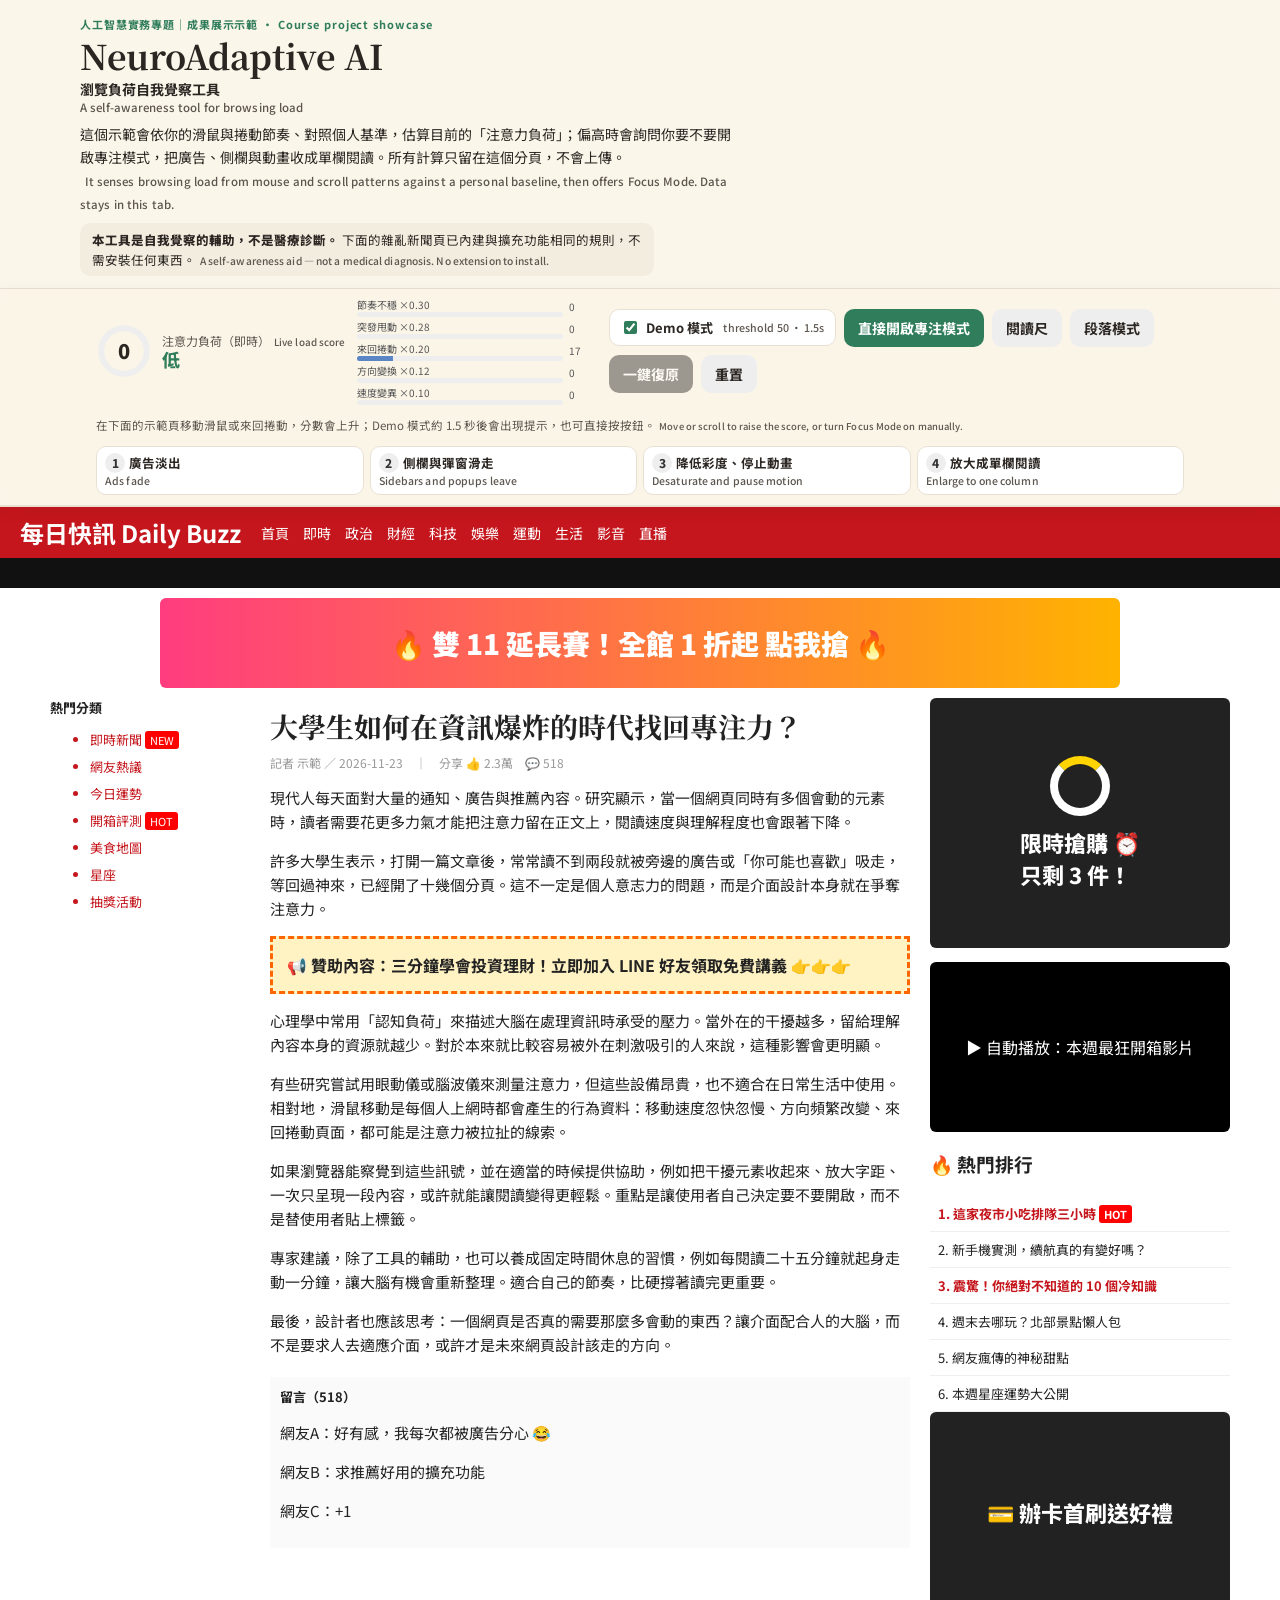
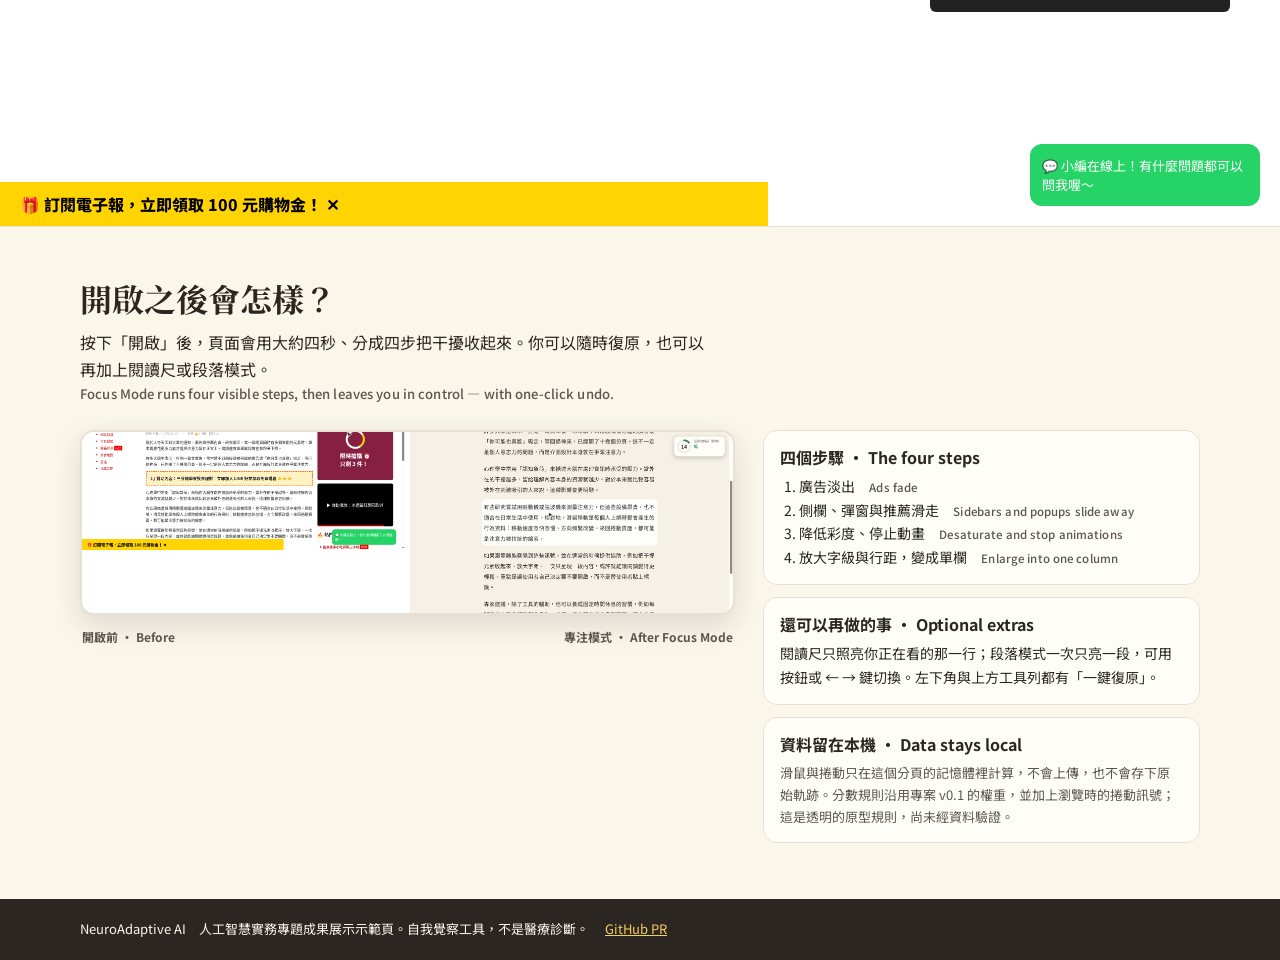
==== chrome-extension-demo/showcase-site/index.html @ 14bd7040 "Add standalone showcase page with inlined Focus Mode Public demo page so a teacher can try sensing a" ====
<!DOCTYPE html>
<html lang="zh-Hant">
<head>
<meta charset="utf-8">
<meta name="viewport" content="width=device-width, initial-scale=1">
<meta name="na-exclude" content="false">
<title>NeuroAdaptive AI 示範頁｜專注模式 Focus Mode</title>
<meta name="description" content="不用安裝擴充功能。依滑鼠與捲動節奏估算瀏覽負荷，並示範專注模式如何把雜亂網頁變成單欄閱讀。自我覺察工具，不是醫療診斷。資料只留在這個分頁。">
<link rel="preconnect" href="https://fonts.googleapis.com">
<link rel="preconnect" href="https://fonts.gstatic.com" crossorigin>
<link href="https://fonts.googleapis.com/css2?family=Noto+Sans+TC:wght@400;500;700;900&family=Noto+Serif+TC:wght@700&display=swap" rel="stylesheet">
<style>
:root{
  --paper:#e9dcc3; --cream:#fbf6ea; --card:#fffdf7; --ink:#2b2622;
  --muted:#5c564f; --line:#e8e1d3; --red:#d9532b; --orange:#f0a33a;
  --green:#2f7d5b; --blue:#5b86c5; --teal:#6fb3a8;
}
*{box-sizing:border-box}
html,body{margin:0;background:var(--paper);color:var(--ink);
  font-family:"Noto Sans TC","Noto Sans CJK TC","PingFang TC","Microsoft JhengHei",sans-serif;}
body{min-width:0}
.en{display:block;font-size:.82em;font-weight:500;color:var(--muted);letter-spacing:.01em}
h1,h2,.serif{font-family:"Noto Serif TC","Noto Serif CJK TC",serif}

/* ---------- page chrome ---------- */
.hero,.bar,.explainer,footer.site{position:relative}
.hero{background:var(--cream);border-bottom:1px solid var(--line);padding:16px 20px 12px}
.hero-inner,.bar-inner,.explainer-inner,footer.site .inner{max-width:1120px;margin:0 auto}
.eyebrow{font-size:11px;font-weight:700;letter-spacing:.08em;color:var(--green);text-transform:none;margin:0 0 4px}
.hero h1{margin:0 0 2px;font-size:clamp(24px,3.4vw,34px);line-height:1.2}
.tagline{margin:0 0 8px;font-size:14px;font-weight:700}
.intro{margin:0 0 8px;font-size:14px;line-height:1.65;color:var(--ink);max-width:82ch}
.intro .en{display:inline;margin-left:.4em}
.disclaimer{margin:0;padding:7px 12px;background:#f3ede0;border-radius:10px;font-size:12.5px;line-height:1.55;max-width:82ch}
.disclaimer .en{display:inline;margin-left:.35em}
.disclaimer b{font-weight:800}

.bar{position:sticky;top:0;z-index:80;background:rgba(251,246,234,.96);backdrop-filter:blur(8px);
  border-bottom:2px solid var(--line);box-shadow:0 4px 16px rgba(43,38,34,.06)}
.bar-inner{padding:8px 16px 10px;display:flex;gap:12px;align-items:center;flex-wrap:wrap}
.meter{display:flex;align-items:center;gap:10px;min-width:200px}
.ring{width:56px;height:56px;position:relative;flex:none}
.ring svg{transform:rotate(-90deg);width:56px;height:56px}
.ring .num{position:absolute;inset:0;display:flex;align-items:center;justify-content:center;font-weight:900;font-size:20px}
.meter-copy .lbl{font-size:12px;color:var(--muted)}
.meter-copy .lvl{font-size:18px;font-weight:800;line-height:1.2}
.comps{display:flex;flex-direction:column;gap:2px;min-width:160px;flex:1;max-width:240px;font-size:10px;color:#555}
.comps .row{display:grid;grid-template-columns:1fr 28px;gap:6px;align-items:center}
.comps .track{height:5px;background:#eee;border-radius:3px;overflow:hidden}
.comps .track i{display:block;height:100%;background:var(--blue);width:0;transition:width .3s}
.actions{display:flex;flex-wrap:wrap;gap:8px;align-items:center;flex:2}
.btn{border:0;border-radius:10px;padding:9px 14px;font-size:14px;font-weight:700;cursor:pointer;
  font-family:inherit;background:#eee;color:var(--ink)}
.btn:hover{filter:brightness(.97)}
.btn.pri{background:var(--green);color:#fff}
.btn.warn{background:var(--ink);color:#fff}
.btn.on{background:var(--teal);color:#fff}
.btn:disabled{opacity:.45;cursor:not-allowed}
.toggle{display:flex;align-items:center;gap:6px;font-size:13px;font-weight:700;background:#fff;border:1px solid var(--line);
  border-radius:10px;padding:8px 10px;cursor:pointer;user-select:none}
.toggle input{accent-color:var(--green)}
.hint{flex-basis:100%;margin:0;font-size:11.5px;color:var(--muted);line-height:1.45}
.hint .en{display:inline;margin-left:.35em}

.steps{flex-basis:100%;display:grid;grid-template-columns:repeat(4,1fr);gap:6px}
.step{background:#fff;border:1px solid var(--line);border-radius:10px;padding:6px 8px;
  transition:border-color .3s, background .3s, transform .3s}
.step b{display:block;font-size:12.5px}
.step .en{font-size:10.5px}
.step.active{border-color:var(--green);background:#eef6f1;transform:translateY(-1px);box-shadow:0 4px 10px rgba(47,125,91,.12)}
.step.done{border-color:#cfe0d6;background:#f4faf6}
.step .n{display:inline-block;width:20px;height:20px;border-radius:50%;background:#eee;color:#333;font-size:12px;
  font-weight:800;text-align:center;line-height:20px;margin-right:4px}
.step.active .n,.step.done .n{background:var(--green);color:#fff}

/* ---------- demo news page ---------- */
#demo-frame{background:#fff;color:#222;font-family:"Noto Sans TC","Noto Sans CJK TC","PingFang TC","Microsoft JhengHei",sans-serif;
  min-height:80vh;position:relative;overflow:hidden}
#demo-frame .topbar{background:#c4161c;color:#fff;display:flex;align-items:center;gap:20px;padding:8px 20px;position:relative;z-index:50}
#demo-frame .topbar b{font-size:24px}
#demo-frame .topbar nav a{color:#fff;margin-right:14px;text-decoration:none;font-size:14px}
#demo-frame .ticker{background:#111;color:#ffd400;white-space:nowrap;overflow:hidden;font-size:14px;padding:5px 0}
#demo-frame .ticker span{display:inline-block;padding-left:100%;animation:tick 14s linear infinite}
@keyframes tick{to{transform:translateX(-100%)}}
#demo-frame .ad-top{margin:10px auto;width:min(960px,calc(100% - 20px));height:90px;
  background:linear-gradient(90deg,#ff3d7f,#ffb300,#00c2ff,#ff3d7f);background-size:300% 100%;
  animation:grad 3s linear infinite;color:#fff;display:flex;align-items:center;justify-content:center;
  font-size:clamp(16px,3vw,28px);font-weight:900;border-radius:6px}
@keyframes grad{to{background-position:300% 0}}
#demo-frame .wrap{display:flex;gap:20px;width:min(1200px,100%);margin:0 auto;padding:0 10px}
#demo-frame .left-sidebar{width:200px;font-size:13px;flex:none}
#demo-frame .left-sidebar li{margin:8px 0;color:#c4161c}
#demo-frame .content{flex:1;min-width:0}
#demo-frame .content h1{font-size:28px;margin:8px 0}
#demo-frame .meta{color:#999;font-size:12px}
#demo-frame .content p{font-size:15px;line-height:1.6}
#demo-frame .ad-inline{background:#fff3c4;border:3px dashed #f60;padding:14px;margin:14px 0;font-weight:700;animation:shake .6s infinite}
@keyframes shake{0%,100%{transform:translateX(0)}25%{transform:translateX(-3px)}75%{transform:translateX(3px)}}
#demo-frame .sidebar{width:300px;flex:none}
#demo-frame .ad-box{height:250px;background:#222;color:#fff;display:flex;flex-direction:column;align-items:center;justify-content:center;margin-bottom:14px;border-radius:6px;font-size:22px;font-weight:800;animation:flash 1s steps(2) infinite}
@keyframes flash{50%{background:#e91e63}}
#demo-frame .spin{width:60px;height:60px;border:8px solid #fff;border-top-color:#ffd400;border-radius:50%;animation:sp 1s linear infinite;margin-bottom:10px}
@keyframes sp{to{transform:rotate(360deg)}}
#demo-frame .related-list div{padding:8px;border-bottom:1px solid #eee;font-size:13px}
#demo-frame .related-list .hot{color:#c4161c;font-weight:700}
#demo-frame .fake-video{background:#000;color:#fff;height:170px;display:flex;align-items:center;justify-content:center;border-radius:6px;position:relative;overflow:hidden}
#demo-frame .fake-video::after{content:"";position:absolute;left:0;bottom:0;height:4px;background:red;animation:vp 6s linear infinite}
@keyframes vp{from{width:0}to{width:100%}}
#demo-frame .comment-section{margin-top:20px;background:#fafafa;padding:10px;font-size:13px}
#demo-frame .popup-chat{position:absolute;right:20px;bottom:20px;width:230px;background:#25d366;color:#fff;padding:12px;border-radius:12px;font-size:13px;animation:bounce 1.4s infinite;z-index:60}
@keyframes bounce{50%{transform:translateY(-10px)}}
#demo-frame .promo-strip{position:absolute;left:0;bottom:0;width:60%;background:#ffd400;color:#000;padding:10px 20px;font-weight:800;z-index:59}
#demo-frame .badge-new{display:inline-block;background:#f00;color:#fff;font-size:11px;padding:1px 5px;border-radius:3px;animation:flash 0.8s steps(2) infinite}

/* Focus Mode – scoped to the demo stage so page chrome stays in colour */
.na-hide{transition:opacity .9s ease, filter .9s ease !important;opacity:0 !important;filter:blur(4px) !important;pointer-events:none !important}
.na-slide{transition:transform 1s cubic-bezier(.6,0,.4,1), opacity 1s ease !important;transform:translateX(120%) !important;opacity:0 !important;pointer-events:none !important}
.na-gone{display:none !important}
html.na-f3 #demo-frame{background:#f6f1e7 !important;transition:background .8s}
html.na-f3 #demo-frame .wrap{filter:saturate(.25) !important;transition:filter 1s ease}
html.na-f3 #demo-frame *{animation-play-state:paused !important;animation:none !important;transition-property:opacity,transform,filter,background,font-size,line-height,max-width !important}
html.na-f3 #demo-frame img[src$=".gif"]{visibility:hidden !important}
html.na-f4 #demo-frame .wrap{display:block;width:auto;max-width:none;padding:0 16px;filter:saturate(.25) !important}
html.na-f4 [data-na-main]{max-width:680px !important;margin:24px auto !important;float:none !important;width:auto !important;font-size:21px !important;line-height:2 !important;letter-spacing:.04em !important;color:#2b2622 !important;background:transparent !important;transition:all .9s ease !important}
html.na-f4 [data-na-main] p{font-size:21px !important;line-height:2 !important;margin:0 0 1.2em !important;transition:opacity .4s}
html.na-focus #demo-frame h1{font-size:34px !important;max-width:680px;margin:40px auto 10px !important;color:#2b2622 !important}
p.na-dim{opacity:.18 !important}
p.na-cur{opacity:1 !important;background:#fffdf7;border-radius:8px;box-shadow:0 0 0 8px #fffdf7}

/* ---------- explainer ---------- */
.explainer{background:var(--cream);padding:48px 20px 56px;border-top:1px solid var(--line)}
.explainer h2{margin:0 0 8px;font-size:clamp(24px,3vw,32px)}
.explainer .lead{margin:0 0 24px;font-size:16px;line-height:1.7;max-width:70ch}
.grid{display:grid;grid-template-columns:1.2fr .8fr;gap:28px;align-items:start}
.ba{width:100%;border-radius:14px;box-shadow:0 10px 28px rgba(43,38,34,.14);border:2px solid var(--line);background:#fff}
.ba-cap{display:flex;justify-content:space-between;font-size:12px;font-weight:700;color:var(--muted);margin:8px 2px 0}
.cards{display:grid;gap:12px}
.card{background:var(--card);border:1px solid var(--line);border-radius:14px;padding:14px 16px}
.card h3{margin:0 0 6px;font-size:16px}
.card p,.card li{margin:0;font-size:14px;line-height:1.7}
.card ol{margin:0;padding-left:1.2em}
.card .lock{font-size:13px;color:var(--muted)}
footer.site{background:#2b2622;color:#fbf6ea;padding:20px;font-size:13px;line-height:1.6}
footer.site a{color:#f4cf5d}
@media (max-width:900px){
  .grid,.steps{grid-template-columns:1fr 1fr}
  #demo-frame .wrap{flex-direction:column;width:100%}
  #demo-frame .left-sidebar,#demo-frame .sidebar{width:100%}
  #demo-frame .popup-chat{right:10px;bottom:56px;width:min(230px,70vw)}
  #demo-frame .promo-strip{width:100%}
  #demo-frame .topbar nav{display:none}
  .comps{display:none}
}
@media (max-width:600px){
  .steps{grid-template-columns:1fr 1fr}
  .hero{padding:12px 14px 10px}
  .hero h1{font-size:24px}
  .intro{font-size:13px}
  .ring{width:56px;height:56px}
}
</style>
</head>
<body>
<header class="hero" data-na-keep>
  <div class="hero-inner">
    <p class="eyebrow">人工智慧實務專題｜成果展示示範 · Course project showcase</p>
    <h1>NeuroAdaptive AI</h1>
    <p class="tagline">瀏覽負荷自我覺察工具 <span class="en">A self-awareness tool for browsing load</span></p>
    <p class="intro">這個示範會依你的滑鼠與捲動節奏、對照個人基準，估算目前的「注意力負荷」；偏高時會詢問你要不要開啟專注模式，把廣告、側欄與動畫收成單欄閱讀。所有計算只留在這個分頁，不會上傳。<br><span class="en">It senses browsing load from mouse and scroll patterns against a personal baseline, then offers Focus Mode. Data stays in this tab.</span></p>
    <p class="disclaimer"><b>本工具是自我覺察的輔助，不是醫療診斷。</b> 下面的雜亂新聞頁已內建與擴充功能相同的規則，不需安裝任何東西。<span class="en">A self-awareness aid — not a medical diagnosis. No extension to install.</span></p>
  </div>
</header>

<div class="bar" id="na-bar" data-na-keep>
  <div class="bar-inner">
    <div class="meter" id="meter" title="即時負荷分數 Live load score">
      <div class="ring">
        <svg width="64" height="64" viewBox="0 0 64 64" aria-hidden="true">
          <circle cx="32" cy="32" r="26" stroke="#eee" stroke-width="7" fill="none"/>
          <circle id="arc" cx="32" cy="32" r="26" stroke="#2f7d5b" stroke-width="7" fill="none" stroke-linecap="round" stroke-dasharray="163.4" stroke-dashoffset="163.4" style="transition:all .4s"/>
        </svg>
        <div class="num" id="num">0</div>
      </div>
      <div class="meter-copy">
        <div class="lbl">注意力負荷（即時）<span class="en" style="display:inline;margin-left:4px">Live load score</span></div>
        <div class="lvl" id="lvl">低</div>
      </div>
    </div>
    <div class="comps" id="comps" aria-hidden="true"></div>
    <div class="actions">
      <label class="toggle"><input type="checkbox" id="demoMode" checked> Demo 模式<span class="en" style="display:inline;margin-left:4px">threshold 50 · 1.5s</span></label>
      <button class="btn pri" id="btnFocus" type="button">直接開啟專注模式</button>
      <button class="btn" id="btnRuler" type="button">閱讀尺</button>
      <button class="btn" id="btnChunk" type="button">段落模式</button>
      <button class="btn warn" id="btnUndo" type="button" disabled>一鍵復原</button>
      <button class="btn" id="btnReset" type="button">重置</button>
    </div>
    <p class="hint">在下面的示範頁移動滑鼠或來回捲動，分數會上升；Demo 模式約 1.5 秒後會出現提示，也可直接按按鈕。<span class="en">Move or scroll to raise the score, or turn Focus Mode on manually.</span></p>
    <div class="steps" id="steps" aria-label="專注模式四個步驟">
      <div class="step" data-step="1"><b><span class="n">1</span>廣告淡出</b><span class="en">Ads fade</span></div>
      <div class="step" data-step="2"><b><span class="n">2</span>側欄與彈窗滑走</b><span class="en">Sidebars and popups leave</span></div>
      <div class="step" data-step="3"><b><span class="n">3</span>降低彩度、停止動畫</b><span class="en">Desaturate and pause motion</span></div>
      <div class="step" data-step="4"><b><span class="n">4</span>放大成單欄閱讀</b><span class="en">Enlarge to one column</span></div>
    </div>
  </div>
</div>

<section id="demo-frame" aria-label="雜亂示範新聞頁 Cluttered demo article">
  <div class="topbar"><b>每日快訊 Daily Buzz</b><nav><a>首頁</a><a>即時</a><a>政治</a><a>財經</a><a>科技</a><a>娛樂</a><a>運動</a><a>生活</a><a>影音</a><a>直播</a></nav></div>
  <div class="ticker"><span>⚡ 快訊：颱風動態更新 ｜ 股市盤中震盪 ｜ 週末連假交通管制 ｜ 限時優惠倒數 03:12:45 ｜ 熱搜：新手機開箱 ｜ 本日最多人看：十大夜市排行</span></div>
  <div class="ad-top" data-na-ad>🔥 雙 11 延長賽！全館 1 折起 點我搶 🔥</div>
  <div class="wrap">
    <aside class="left-sidebar"><b>熱門分類</b><ul><li>即時新聞 <span class="badge-new">NEW</span></li><li>網友熱議</li><li>今日運勢</li><li>開箱評測 <span class="badge-new">HOT</span></li><li>美食地圖</li><li>星座</li><li>抽獎活動</li></ul></aside>
    <article class="content" data-na-main>
      <h1>大學生如何在資訊爆炸的時代找回專注力？</h1>
      <div class="meta">記者 示範 ／ 2026-11-23　｜　分享 👍 2.3萬　💬 518</div>
      <p>現代人每天面對大量的通知、廣告與推薦內容。研究顯示，當一個網頁同時有多個會動的元素時，讀者需要花更多力氣才能把注意力留在正文上，閱讀速度與理解程度也會跟著下降。</p>
      <p>許多大學生表示，打開一篇文章後，常常讀不到兩段就被旁邊的廣告或「你可能也喜歡」吸走，等回過神來，已經開了十幾個分頁。這不一定是個人意志力的問題，而是介面設計本身就在爭奪注意力。</p>
      <div class="ad-inline" data-na-ad>📢 贊助內容：三分鐘學會投資理財！立即加入 LINE 好友領取免費講義 👉👉👉</div>
      <p>心理學中常用「認知負荷」來描述大腦在處理資訊時承受的壓力。當外在的干擾越多，留給理解內容本身的資源就越少。對於本來就比較容易被外在刺激吸引的人來說，這種影響會更明顯。</p>
      <p>有些研究嘗試用眼動儀或腦波儀來測量注意力，但這些設備昂貴，也不適合在日常生活中使用。相對地，滑鼠移動是每個人上網時都會產生的行為資料：移動速度忽快忽慢、方向頻繁改變、來回捲動頁面，都可能是注意力被拉扯的線索。</p>
      <p>如果瀏覽器能察覺到這些訊號，並在適當的時候提供協助，例如把干擾元素收起來、放大字距、一次只呈現一段內容，或許就能讓閱讀變得更輕鬆。重點是讓使用者自己決定要不要開啟，而不是替使用者貼上標籤。</p>
      <p>專家建議，除了工具的輔助，也可以養成固定時間休息的習慣，例如每閱讀二十五分鐘就起身走動一分鐘，讓大腦有機會重新整理。適合自己的節奏，比硬撐著讀完更重要。</p>
      <p>最後，設計者也應該思考：一個網頁是否真的需要那麼多會動的東西？讓介面配合人的大腦，而不是要求人去適應介面，或許才是未來網頁設計該走的方向。</p>
      <div class="comment-section"><b>留言（518）</b><p>網友A：好有感，我每次都被廣告分心 😂</p><p>網友B：求推薦好用的擴充功能</p><p>網友C：+1</p></div>
    </article>
    <aside class="sidebar">
      <div class="ad-box" data-na-ad><div class="spin"></div>限時搶購 ⏰<br>只剩 3 件！</div>
      <div class="fake-video">▶ 自動播放：本週最狂開箱影片</div>
      <h3>🔥 熱門排行</h3>
      <div class="related-list"><div class="hot">1. 這家夜市小吃排隊三小時 <span class="badge-new">HOT</span></div><div>2. 新手機實測，續航真的有變好嗎？</div><div class="hot">3. 震驚！你絕對不知道的 10 個冷知識</div><div>4. 週末去哪玩？北部景點懶人包</div><div>5. 網友瘋傳的神秘甜點</div><div>6. 本週星座運勢大公開</div></div>
      <div class="ad-box" data-na-ad style="height:200px">💳 辦卡首刷送好禮</div>
    </aside>
  </div>
  <div class="promo-strip" data-na-ad>🎁 訂閱電子報，立即領取 100 元購物金！ ✕</div>
  <div class="popup-chat">💬 小編在線上！有什麼問題都可以問我喔～</div>
  <div style="height:200px"></div>
</section>

<section class="explainer" id="explainer" data-na-keep>
  <div class="explainer-inner">
    <h2>開啟之後會怎樣？</h2>
    <p class="lead">按下「開啟」後，頁面會用大約四秒、分成四步把干擾收起來。你可以隨時復原，也可以再加上閱讀尺或段落模式。<span class="en">Focus Mode runs four visible steps, then leaves you in control — with one-click undo.</span></p>
    <div class="grid">
      <figure style="margin:0">
        <img class="ba" src="before_after.png" alt="開啟前與專注模式的對照：左側是充滿廣告、側欄與彈窗的新聞頁，右側是低彩度、單欄的閱讀畫面。">
        <div class="ba-cap"><span>開啟前 · Before</span><span>專注模式 · After Focus Mode</span></div>
      </figure>
      <div class="cards">
        <div class="card">
          <h3>四個步驟 · The four steps</h3>
          <ol>
            <li>廣告淡出　<span class="en" style="display:inline">Ads fade</span></li>
            <li>側欄、彈窗與推薦滑走　<span class="en" style="display:inline">Sidebars and popups slide away</span></li>
            <li>降低彩度、停止動畫　<span class="en" style="display:inline">Desaturate and stop animations</span></li>
            <li>放大字級與行距，變成單欄　<span class="en" style="display:inline">Enlarge into one column</span></li>
          </ol>
        </div>
        <div class="card">
          <h3>還可以再做的事 · Optional extras</h3>
          <p>閱讀尺只照亮你正在看的那一行；段落模式一次只亮一段，可用按鈕或 ← → 鍵切換。左下角與上方工具列都有「一鍵復原」。</p>
        </div>
        <div class="card">
          <h3>資料留在本機 · Data stays local</h3>
          <p class="lock">滑鼠與捲動只在這個分頁的記憶體裡計算，不會上傳，也不會存下原始軌跡。分數規則沿用專案 v0.1 的權重，並加上瀏覽時的捲動訊號；這是透明的原型規則，尚未經資料驗證。</p>
        </div>
      </div>
    </div>
  </div>
</section>

<footer class="site" data-na-keep>
  <div class="inner">
    NeuroAdaptive AI　人工智慧實務專題成果展示示範頁。自我覺察工具，不是醫療診斷。　
    <a href="https://github.com/shinshinchang/NeuroAdaptive-AI/pull/1">GitHub PR</a>
  </div>
</footer>

<script>
/* NeuroAdaptive AI – standalone page build of the Chrome extension content script.
   Scoring window, v0.1 weights, baseline, Demo-mode thresholds, and Focus Mode steps
   are the same as extension/content.js. No chrome.* APIs; data stays in this tab.
   Self-awareness tool — not a medical diagnosis. */
(() => {
  const WINDOW_MS = 12000, CALIB_MS = 25000;
  const calib = { start: performance.now(), sum: 0, n: 0, base: null };
  const S = { enabled: true, sensitivity: 1.0, demoMode: true, trail: false, autoPrompt: true };
  let moves = [], scrolls = [], lastScrollY = window.scrollY, lastScrollDir = 0, segStart = window.scrollY;
  let score = 0, comps = {}, highSince = 0, prompted = false, snoozeUntil = 0;
  let focusOn = false, chunkOn = false, rulerOn = false, focusHighSince = 0;
  const clamp = (v, a, b) => Math.max(a, Math.min(b, v));

  const host = document.createElement('div'); host.id = 'na-root';
  const root = host.attachShadow({ mode: 'open' });
  root.innerHTML = `<style>
  :host{all:initial}
  *{box-sizing:border-box;font-family:"Noto Sans TC","Noto Sans CJK TC","PingFang TC","Microsoft JhengHei",sans-serif}
  .prompt{position:fixed;top:120px;right:16px;z-index:2147483646;width:330px;background:#fffdf7;border-radius:16px;padding:18px;box-shadow:0 12px 32px rgba(0,0,0,.25);border:2px solid #f0a33a;transform:translateY(-10px);opacity:0;transition:all .35s;pointer-events:none}
  .prompt.show{opacity:1;transform:none;pointer-events:auto}
  .prompt h3{margin:0 0 6px;font-size:17px;color:#222}.prompt p{margin:0 0 14px;font-size:13px;color:#555;line-height:1.6}
  .btn{border:0;border-radius:10px;padding:9px 16px;font-size:14px;font-weight:700;cursor:pointer;margin-right:8px;font-family:inherit}
  .pri{background:#2f7d5b;color:#fff}.sec{background:#eee;color:#333}
  .ruler{position:fixed;left:0;right:0;z-index:2147483640;pointer-events:none;display:none}
  .rtop{top:0;background:rgba(30,25,20,.45)}.rbot{bottom:0;background:rgba(30,25,20,.45)}
  .rband{position:fixed;left:0;right:0;height:46px;border-top:2px solid #f0a33a;border-bottom:2px solid #f0a33a;pointer-events:none;z-index:2147483641;display:none}
  .prog{position:fixed;top:0;left:0;height:6px;background:#2f7d5b;z-index:2147483647;width:0;transition:width .3s;display:none}
  .chunknav{position:fixed;bottom:24px;left:50%;transform:translateX(-50%);z-index:2147483646;display:none;background:#fffdf7;border-radius:14px;padding:8px;box-shadow:0 6px 18px rgba(0,0,0,.2)}
  .brk{position:fixed;inset:0;z-index:2147483647;background:rgba(246,241,231,.96);display:none;align-items:center;justify-content:center;flex-direction:column;color:#333}
  .brk.show{display:flex}.breath{width:140px;height:140px;border-radius:50%;background:#9cc9b0;animation:br 8s ease-in-out infinite}
  @keyframes br{0%,100%{transform:scale(.6)}50%{transform:scale(1.1)}}
  .toast{position:fixed;left:50%;top:18px;transform:translateX(-50%);background:#2b2622;color:#fff;padding:8px 16px;border-radius:20px;font-size:14px;z-index:2147483647;opacity:0;transition:opacity .3s,top .2s;pointer-events:none;white-space:nowrap;max-width:calc(100vw - 24px);overflow:hidden;text-overflow:ellipsis}
  canvas{position:fixed;inset:0;pointer-events:none;z-index:2147483639}
  </style>
  <canvas id="trail"></canvas>
  <div class="ruler rtop" id="rt"></div><div class="rband" id="rb"></div><div class="ruler rbot" id="rbt"></div>
  <div class="prog" id="prog"></div>
  <div class="prompt" id="prompt"><h3>偵測到注意力負荷偏高，要開啟專注模式嗎？</h3><p>最近幾秒的滑鼠或捲動變化較大。專注模式會藏起廣告與側欄、降低彩度並放大字距。你可以隨時關閉。<br><span style="color:#888;font-size:12px">Load looks high. Turn on Focus Mode? You can undo anytime.</span></p>
   <button class="btn pri" id="yes">開啟</button><button class="btn sec" id="no">稍後</button></div>
  <div class="chunknav" id="cn"><button class="btn sec" id="cprev">上一段</button><button class="btn pri" id="cnext">下一段</button></div>
  <div class="brk" id="brk"><div class="breath"></div><h2 style="margin:28px 0 6px">休息一分鐘</h2><p id="brkt">跟著圓圈慢慢吸氣、吐氣　60</p><button class="btn sec" id="brkx">略過</button></div>
  <div class="toast" id="toast"></div><button class="btn sec" id="undo" style="position:fixed;left:16px;bottom:16px;z-index:2147483646;display:none;box-shadow:0 4px 12px rgba(0,0,0,.2)">↩ 一鍵復原</button>`;
  (document.body || document.documentElement).appendChild(host);
  const $ = id => root.getElementById(id);
  const live = id => document.getElementById(id);

  addEventListener('pointermove', e => {
    if (!S.enabled) return;
    moves.push({ t: performance.now(), x: e.clientX, y: e.clientY });
    placeRuler(e.clientY);
  }, { passive: true });
  addEventListener('scroll', () => {
    const y = window.scrollY, d = Math.sign(y - lastScrollY);
    if (d && d !== lastScrollDir) { if (lastScrollDir && Math.abs(lastScrollY - segStart) >= 120) scrolls.push(performance.now()); lastScrollDir = d; segStart = lastScrollY; }
    lastScrollY = y;
  }, { passive: true });

  function features() {
    const now = performance.now();
    moves = moves.filter(m => now - m.t < WINDOW_MS); scrolls = scrolls.filter(t => now - t < WINDOW_MS);
    const sp = []; let dirCh = 0, path = 0, activeMs = 0, prevAng = null, bursts = 0;
    for (let i = 1; i < moves.length; i++) {
      const a = moves[i - 1], b = moves[i], dt = b.t - a.t; if (dt <= 0 || dt > 250) { prevAng = null; continue; }
      const dx = b.x - a.x, dy = b.y - a.y, d = Math.hypot(dx, dy); if (d < 2) continue;
      const v = d / dt * 1000; sp.push(v); path += d; activeMs += dt; if (v > 2200) bursts++;
      const ang = Math.atan2(dy, dx);
      if (prevAng !== null) { let da = Math.abs(ang - prevAng); if (da > Math.PI) da = 2 * Math.PI - da; if (da > Math.PI / 2) dirCh++; }
      prevAng = ang;
    }
    const n = sp.length, mean = n ? sp.reduce((s, v) => s + v, 0) / n : 0;
    const sd = n > 1 ? Math.sqrt(sp.reduce((s, v) => s + (v - mean) ** 2, 0) / (n - 1)) : 0;
    const act = Math.max(activeMs / 1000, 0.5);
    return { n, speedMean: mean, speedSD: sd, speedCV: mean ? sd / mean : 0, burstRatio: n ? bursts / n : 0,
      dirPerSec: dirCh / act, scrollFlips: scrolls.length, activeSec: activeMs / 1000 };
  }

  function compute() {
    const f = features();
    comps = {
      paceVariability: clamp((f.speedCV - 0.55) / 0.9, 0, 1),
      impulsiveBursts: clamp(f.burstRatio / 0.22, 0, 1),
      scrollBacktrack: clamp(f.scrollFlips / 6, 0, 1),
      direction: clamp((f.dirPerSec - 0.6) / 4, 0, 1),
      movementVariability: clamp(f.speedSD / 900, 0, 1),
    };
    let raw = 100 * (comps.paceVariability * .30 + comps.impulsiveBursts * .28 + comps.scrollBacktrack * .20 + comps.direction * .12 + comps.movementVariability * .10);
    if (f.activeSec < 1.0) raw *= f.activeSec;
    if (!S.demoMode) {
      if (calib.base === null) { if (f.activeSec >= 1) { calib.sum += raw; calib.n++; } if (performance.now() - calib.start > CALIB_MS && calib.n >= 10) calib.base = Math.min(calib.sum / calib.n, 50); }
      else { const b = calib.base * 0.8; raw = clamp((raw - b) * 100 / (100 - b), 0, 100); }
    }
    raw = clamp(raw * S.sensitivity, 0, 100);
    score = score + (raw - score) * 0.35;
    render(f);
  }

  const TH = () => S.demoMode ? { high: 50, mod: 28, hold: 1500, prompt: 50 } : { high: 65, mod: 35, hold: 6000, prompt: 70 };
  const names = { paceVariability: '節奏不穩 ×0.30', impulsiveBursts: '突發甩動 ×0.28', scrollBacktrack: '來回捲動 ×0.20', direction: '方向變換 ×0.12', movementVariability: '速度變異 ×0.10' };
  const CIRC = 163.4;

  function render(f) {
    const s = Math.round(score), th = TH();
    const lvl = s >= th.high ? 'High' : s >= th.mod ? 'Moderate' : 'Low';
    const col = lvl === 'High' ? '#d9532b' : lvl === 'Moderate' ? '#f0a33a' : '#2f7d5b';
    const label = { High: '偏高', Moderate: '中等', Low: '低' }[lvl] + ((!S.demoMode && calib.base === null) ? '・校準中' : '');
    live('num').textContent = s;
    live('lvl').textContent = label;
    live('lvl').style.color = col;
    live('arc').style.stroke = col;
    live('arc').style.strokeDashoffset = CIRC * (1 - s / 100);
    live('comps').innerHTML = Object.entries(comps).map(([k, v]) =>
      `<div class="row"><span>${names[k]}<div class="track"><i style="width:${Math.round(v * 100)}%"></i></div></span><span>${Math.round(v * 100)}</span></div>`
    ).join('');
    window.__naState = { score: s, level: lvl, comps, features: f, focusOn };
    document.documentElement.setAttribute('data-na-score', s);
    document.documentElement.setAttribute('data-na-focus', focusOn ? '1' : '0');
    const now = performance.now();
    if (s >= th.prompt) { if (!highSince) highSince = now; } else highSince = 0;
    if (S.autoPrompt && !focusOn && !prompted && highSince && now - highSince > th.hold && now > snoozeUntil) {
      prompted = true; $('prompt').classList.add('show');
    }
    if (focusOn) { if (lvl === 'High') { if (!focusHighSince) focusHighSince = now; if (now - focusHighSince > 60000) { focusHighSince = 0; showBreak(); } } else focusHighSince = 0; }
    const bar = live('na-bar').getBoundingClientRect();
    $('prompt').style.top = Math.max(12, bar.bottom + 12) + 'px';
    drawTrail();
  }

  const cv = $('trail'), ctx = cv.getContext('2d');
  function drawTrail() {
    cv.width = innerWidth; cv.height = innerHeight; if (!S.trail) return;
    const now = performance.now(), pts = moves.filter(m => now - m.t < 2500);
    ctx.lineWidth = 3; ctx.lineCap = 'round';
    for (let i = 1; i < pts.length; i++) {
      const a = pts[i - 1], b = pts[i]; if (b.t - a.t > 250) { ctx.fillStyle = 'rgba(217,83,43,.6)'; ctx.beginPath(); ctx.arc(a.x, a.y, 6, 0, 7); ctx.fill(); continue; }
      ctx.strokeStyle = `rgba(217,83,43,${0.15 + 0.7 * (1 - (now - b.t) / 2500)})`; ctx.beginPath(); ctx.moveTo(a.x, a.y); ctx.lineTo(b.x, b.y); ctx.stroke();
    }
  }

  function findMain() {
    return document.querySelector('[data-na-main]') || (() => {
      const cands = [...document.querySelectorAll('#demo-frame article, #demo-frame main, #demo-frame [role=main], #demo-frame div, #demo-frame section')];
      let best = null, bs = 0;
      for (const el of cands) { const ps = el.querySelectorAll(':scope > p'); let t = 0; ps.forEach(p => t += p.textContent.length); if (t > bs) { bs = t; best = el; } }
      return best;
    })();
  }
  const NOISE = 'aside, nav, iframe, marquee, video[autoplay], [class*="ad-"], [class*="-ad"], [class^="ad"], [id^="ad"], [class*="banner"], [class*="sponsor"], [class*="promo"], [class*="comment"], [class*="sidebar"], [class*="related"], [class*="popup"], [class*="recommend"], [class*="ticker"], [class*="newsletter"], [data-na-noise]';

  let stepTimers = [];
  function clearSteps() {
    stepTimers.forEach(t => clearTimeout(t)); stepTimers = [];
    document.querySelectorAll('.step').forEach(el => el.classList.remove('active', 'done'));
  }
  function markStep(n) {
    document.querySelectorAll('.step').forEach(el => {
      const s = +el.dataset.step;
      el.classList.toggle('active', s === n);
      el.classList.toggle('done', s < n);
    });
  }

  function setFocus(on, staged = true) {
    if (on === focusOn) return; focusOn = on; $('prompt').classList.remove('show');
    const html = document.documentElement;
    const btn = live('btnFocus');
    if (!on) {
      clearSteps();
      $('undo').style.display = 'none';
      live('btnUndo').disabled = true;
      btn.textContent = '直接開啟專注模式';
      btn.classList.add('pri');
      html.classList.remove('na-f1', 'na-f2', 'na-f3', 'na-f4', 'na-focus');
      document.querySelectorAll('.na-hide,.na-slide').forEach(e => e.classList.remove('na-hide', 'na-slide', 'na-gone'));
      setChunk(false); setRuler(false); toast('專注模式已關閉'); prompted = false; return;
    }
    const main = findMain(); if (main) main.setAttribute('data-na-main', '');
    const keep = new Set(); let p = main; while (p) { keep.add(p); p = p.parentElement; }
    const noise = new Set(document.querySelectorAll('#demo-frame ' + NOISE));
    if (main) { let a = main; while (a && a !== document.body) { for (const sib of a.parentElement.children) if (!keep.has(sib) && sib !== host && !/^H[1-6]$/.test(sib.tagName) && !sib.querySelector('h1')) noise.add(sib); a = a.parentElement; } }
    for (const el of document.querySelectorAll('#demo-frame *')) {
      if (el === host || keep.has(el) || el.closest('[data-na-keep]')) continue;
      const cs = getComputedStyle(el); if (cs.position === 'fixed' || cs.position === 'sticky') noise.add(el);
    }
    noise.forEach(el => { if (keep.has(el) || el.closest('[data-na-keep]') || el === host || host.contains(el) || !el.closest('#demo-frame')) noise.delete(el); });
    document.querySelectorAll('#demo-frame video, #demo-frame audio').forEach(v => { try { v.pause(); v.autoplay = false; } catch (e) {} });
    const ads = [...noise].filter(e => /ad|banner|sponsor|promo|iframe|marquee|popup/i.test((e.className || '') + ' ' + e.id + ' ' + e.tagName) || e.hasAttribute('data-na-ad'));
    const rest = [...noise].filter(e => !ads.includes(e));
    $('undo').style.display = 'block';
    live('btnUndo').disabled = false;
    btn.textContent = '關閉專注模式';
    btn.classList.remove('pri');
    clearSteps();
    const steps = [
      () => { html.classList.add('na-f1'); ads.forEach(e => e.classList.add('na-hide')); markStep(1); toast('① 廣告淡出 · Ads fade'); },
      () => { html.classList.add('na-f2'); rest.forEach(e => e.classList.add('na-slide')); markStep(2); toast('② 側欄與彈窗滑走 · Sidebars leave'); },
      () => { html.classList.add('na-f3'); markStep(3); toast('③ 降低彩度、停止動畫 · Calm the page'); },
      () => { [...noise].forEach(e => e.classList.add('na-gone')); html.classList.add('na-f4', 'na-focus'); markStep(4); toast('④ 放大成單欄閱讀 · One column');
        const artEl = main || findMain();
        if (artEl) {
          const barH = live('na-bar').getBoundingClientRect().height;
          const y = artEl.getBoundingClientRect().top + window.scrollY - barH - 16;
          window.scrollTo({ top: Math.max(0, y), behavior: 'smooth' });
        }
        setTimeout(() => document.querySelectorAll('.step').forEach(el => { el.classList.add('done'); el.classList.remove('active'); }), 900); },
    ];
    const gap = staged ? 1100 : 0;
    steps.forEach((fn, i) => stepTimers.push(setTimeout(fn, i * gap)));
    window.dispatchEvent(new CustomEvent('na-focus-on'));
  }

  let rulerY = innerHeight / 2;
  function placeRuler(y) { rulerY = y; if (!rulerOn) return; const h = 46, t = Math.max(0, y - h / 2); $('rt').style.height = t + 'px'; $('rb').style.top = t + 'px'; $('rbt').style.top = (t + h) + 'px'; $('rbt').style.height = 'auto'; }
  function setRuler(on) { rulerOn = on; ['rt', 'rb', 'rbt'].forEach(i => $(i).style.display = on ? 'block' : 'none'); placeRuler(rulerY); live('btnRuler').classList.toggle('on', on); }

  let chunkIdx = 0, paras = [];
  function setChunk(on) {
    chunkOn = on; const main = document.querySelector('[data-na-main]') || findMain();
    paras = main ? [...main.querySelectorAll(':scope > p')] : [];
    $('prog').style.display = on && paras.length ? 'block' : 'none';
    $('cn').style.display = on && paras.length ? 'block' : 'none';
    paras.forEach(p => p.classList.toggle('na-dim', on)); if (on) showChunk(0); else paras.forEach(p => p.classList.remove('na-cur', 'na-dim'));
    live('btnChunk').classList.toggle('on', on);
  }
  function showChunk(i) { chunkIdx = clamp(i, 0, paras.length - 1); paras.forEach((p, k) => { p.classList.toggle('na-cur', k === chunkIdx); p.classList.toggle('na-dim', k !== chunkIdx); }); paras[chunkIdx]?.scrollIntoView({ behavior: 'smooth', block: 'center' }); $('prog').style.width = ((chunkIdx + 1) / paras.length * 100) + '%'; }
  $('cnext').onclick = () => showChunk(chunkIdx + 1); $('cprev').onclick = () => showChunk(chunkIdx - 1);
  addEventListener('keydown', e => { if (!chunkOn) return; if (e.key === 'ArrowRight' || e.key === 'j') showChunk(chunkIdx + 1); if (e.key === 'ArrowLeft' || e.key === 'k') showChunk(chunkIdx - 1); });

  let brkTimer;
  function showBreak() { let n = 60; $('brk').classList.add('show'); clearInterval(brkTimer); brkTimer = setInterval(() => { n--; $('brkt').textContent = '跟著圓圈慢慢吸氣、吐氣　' + n; if (n <= 0) hideBreak(); }, 1000); }
  function hideBreak() { clearInterval(brkTimer); $('brk').classList.remove('show'); }
  $('brkx').onclick = hideBreak;

  let toastT; function toast(m) {
    const t = $('toast'); t.textContent = m; t.style.opacity = 1;
    const bar = live('na-bar').getBoundingClientRect();
    t.style.top = (bar.bottom + 10) + 'px';
    clearTimeout(toastT); toastT = setTimeout(() => t.style.opacity = 0, 1800);
  }

  function cmd(c, v) {
    switch (c) {
      case 'focus': setFocus(v === undefined ? !focusOn : !!v, true); break;
      case 'focusInstant': setFocus(!!v, false); break;
      case 'chunk': setChunk(v === undefined ? !chunkOn : !!v); break;
      case 'ruler': setRuler(v === undefined ? !rulerOn : !!v); break;
      case 'break': showBreak(); break;
      case 'reset':
        calib.start = performance.now(); calib.sum = 0; calib.n = 0; calib.base = null;
        moves = []; scrolls = []; score = 0; prompted = false; snoozeUntil = 0; hideBreak();
        if (focusOn) setFocus(false);
        break;
    }
    return { score: Math.round(score), focusOn, chunkOn, rulerOn };
  }

  $('undo').onclick = () => setFocus(false);
  $('yes').onclick = () => setFocus(true);
  $('no').onclick = () => { $('prompt').classList.remove('show'); prompted = false; snoozeUntil = performance.now() + 60000; };

  live('btnFocus').onclick = () => setFocus(!focusOn, true);
  live('btnRuler').onclick = () => setRuler(!rulerOn);
  live('btnChunk').onclick = () => setChunk(!chunkOn);
  live('btnUndo').onclick = () => setFocus(false);
  live('btnReset').onclick = () => cmd('reset');
  live('demoMode').onchange = e => { S.demoMode = e.target.checked; highSince = 0; };

  document.addEventListener('na-cmd', e => { const d = e.detail || {}; if (d.settings) Object.assign(S, d.settings); if (d.cmd) cmd(d.cmd, d.value); });
  setInterval(() => { if (S.enabled) compute(); }, 400);
})();
</script>
</body>
</html>
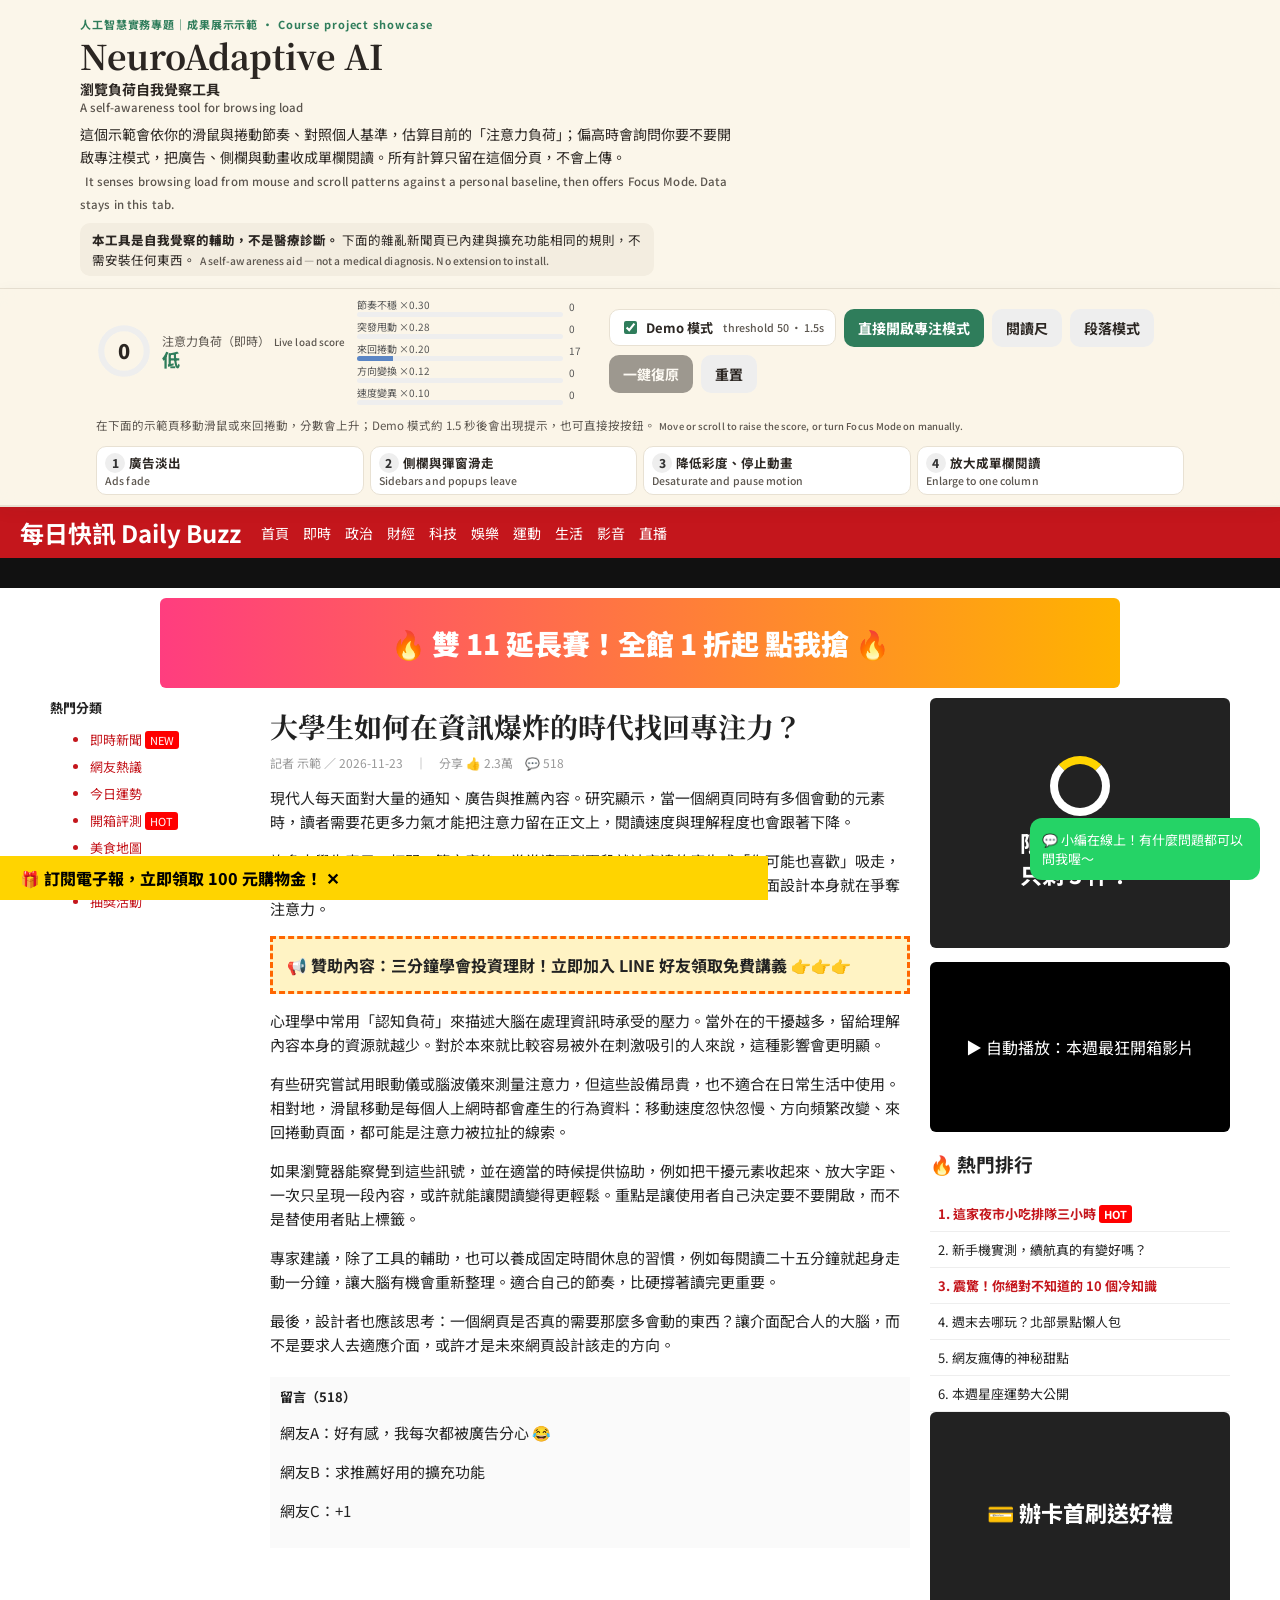
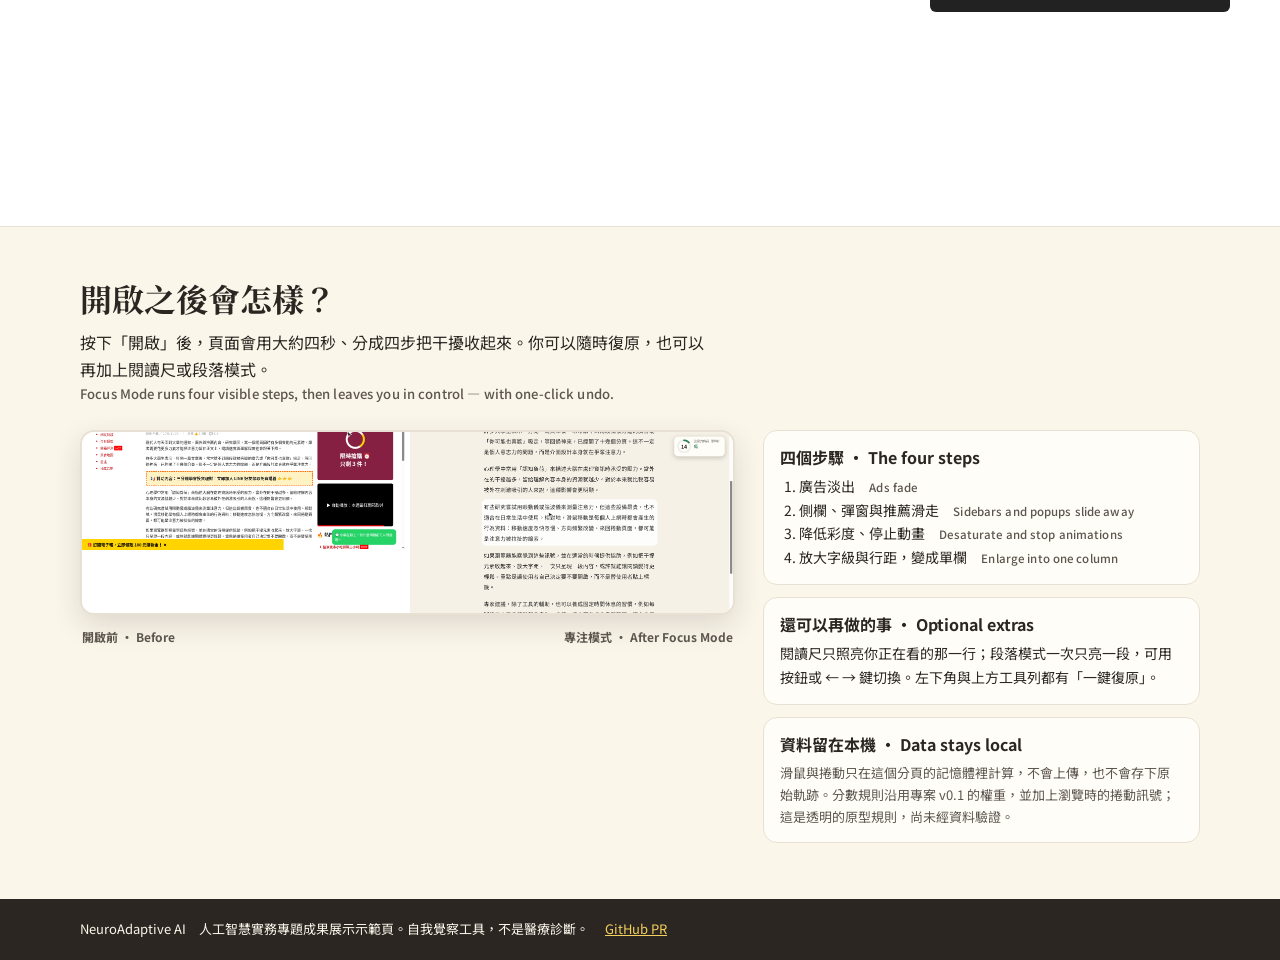
==== commit 7a444303: "Keep demo popups on the first screen, hide them over the explainer Pin the promo strip and chat widg" ====
--- a/chrome-extension-demo/showcase-site/index.html
+++ b/chrome-extension-demo/showcase-site/index.html
@@ -107,9 +107,9 @@
 #demo-frame .fake-video::after{content:"";position:absolute;left:0;bottom:0;height:4px;background:red;animation:vp 6s linear infinite}
 @keyframes vp{from{width:0}to{width:100%}}
 #demo-frame .comment-section{margin-top:20px;background:#fafafa;padding:10px;font-size:13px}
-#demo-frame .popup-chat{position:absolute;right:20px;bottom:20px;width:230px;background:#25d366;color:#fff;padding:12px;border-radius:12px;font-size:13px;animation:bounce 1.4s infinite;z-index:60}
+#demo-frame .popup-chat{position:fixed;right:20px;bottom:20px;width:230px;background:#25d366;color:#fff;padding:12px;border-radius:12px;font-size:13px;animation:bounce 1.4s infinite;z-index:60}
 @keyframes bounce{50%{transform:translateY(-10px)}}
-#demo-frame .promo-strip{position:absolute;left:0;bottom:0;width:60%;background:#ffd400;color:#000;padding:10px 20px;font-weight:800;z-index:59}
+#demo-frame .promo-strip{position:fixed;left:0;bottom:0;width:60%;background:#ffd400;color:#000;padding:10px 20px;font-weight:800;z-index:59}
 #demo-frame .badge-new{display:inline-block;background:#f00;color:#fff;font-size:11px;padding:1px 5px;border-radius:3px;animation:flash 0.8s steps(2) infinite}
 
 /* Focus Mode – scoped to the demo stage so page chrome stays in colour */
@@ -543,6 +543,27 @@
   live('btnReset').onclick = () => cmd('reset');
   live('demoMode').onchange = e => { S.demoMode = e.target.checked; highSince = 0; };
 
+  function pinFloats() {
+    const frame = document.getElementById('demo-frame');
+    if (!frame) return;
+    const r = frame.getBoundingClientRect();
+    // Keep floats only while the demo stage still reaches the bottom of the viewport
+    const off = !(r.bottom >= innerHeight - 8 && r.top < innerHeight - 40);
+    frame.querySelectorAll('.popup-chat, .promo-strip').forEach(el => {
+      if (el.classList.contains('na-hide') || el.classList.contains('na-slide') || el.classList.contains('na-gone')) {
+        el.style.visibility = '';
+        return;
+      }
+      el.style.position = 'fixed';
+      el.style.visibility = off ? 'hidden' : 'visible';
+      const inset = Math.max(0, innerHeight - r.bottom);
+      el.style.bottom = el.classList.contains('popup-chat') ? (inset + 20) + 'px' : inset + 'px';
+    });
+  }
+  addEventListener('scroll', pinFloats, { passive: true });
+  addEventListener('resize', pinFloats);
+  pinFloats();
+
   document.addEventListener('na-cmd', e => { const d = e.detail || {}; if (d.settings) Object.assign(S, d.settings); if (d.cmd) cmd(d.cmd, d.value); });
   setInterval(() => { if (S.enabled) compute(); }, 400);
 })();
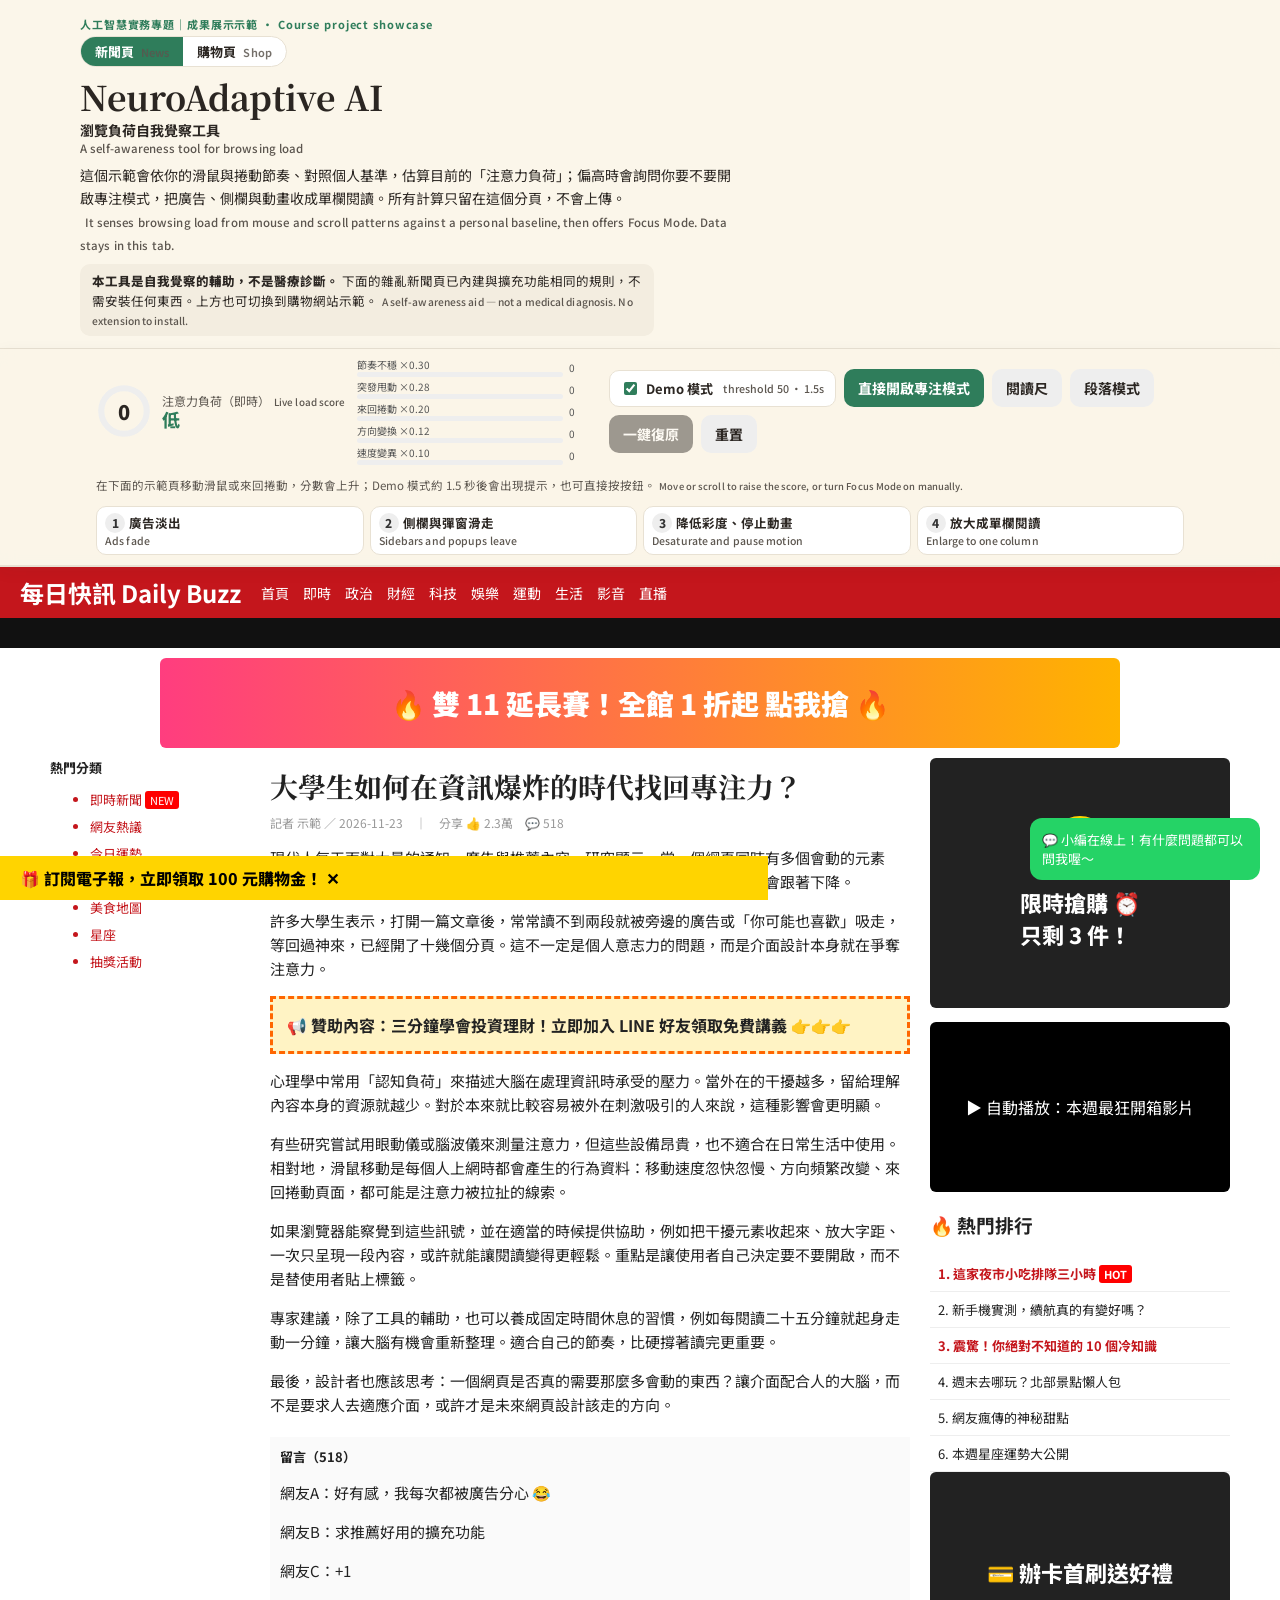
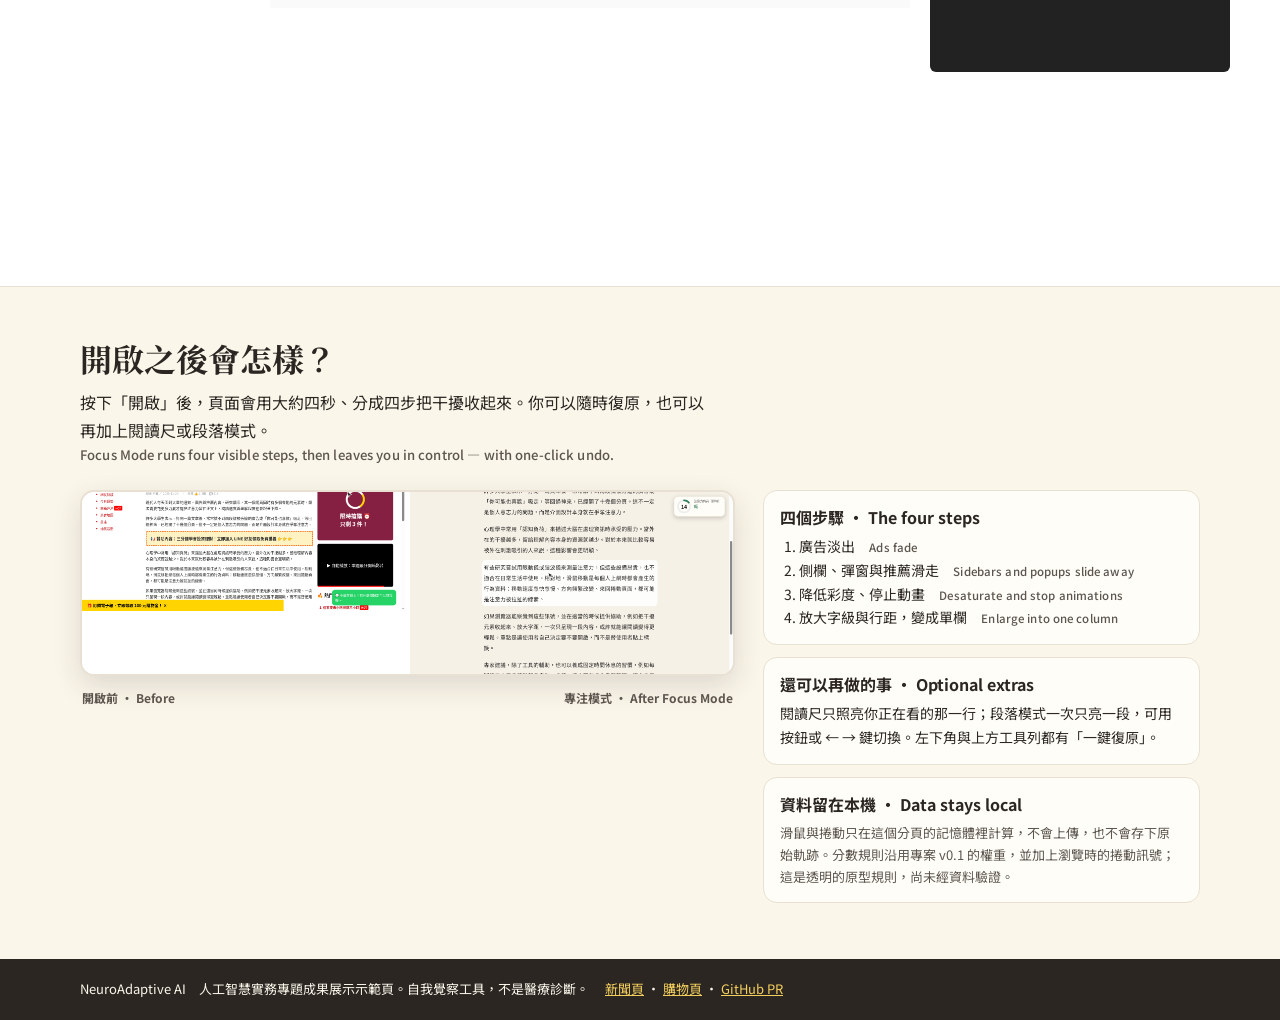
==== commit 4e076166: "Add shopping-site showcase demo and link it to the news page A second standalone demo, 杉海市集, inlines" ====
--- a/chrome-extension-demo/showcase-site/index.html
+++ b/chrome-extension-demo/showcase-site/index.html
@@ -73,6 +73,11 @@
   font-weight:800;text-align:center;line-height:20px;margin-right:4px}
 .step.active .n,.step.done .n{background:var(--green);color:#fff}
 
+
+.demo-switch{display:inline-flex;border:1px solid var(--line);border-radius:999px;overflow:hidden;background:#fff;margin:0 0 10px;vertical-align:middle}
+.demo-switch a{padding:5px 14px;font-size:13px;font-weight:700;color:var(--ink);text-decoration:none}
+.demo-switch a.current{background:var(--green);color:#fff}
+.demo-switch a .en{display:inline;font-size:11px;margin-left:4px;opacity:.85;font-weight:600}
 /* ---------- demo news page ---------- */
 #demo-frame{background:#fff;color:#222;font-family:"Noto Sans TC","Noto Sans CJK TC","PingFang TC","Microsoft JhengHei",sans-serif;
   min-height:80vh;position:relative;overflow:hidden}
@@ -164,10 +169,14 @@
 <header class="hero" data-na-keep>
   <div class="hero-inner">
     <p class="eyebrow">人工智慧實務專題｜成果展示示範 · Course project showcase</p>
+    <nav class="demo-switch" aria-label="示範頁切換 Demo switcher">
+      <a href="./" class="current" aria-current="page">新聞頁 <span class="en">News</span></a>
+      <a href="shop/">購物頁 <span class="en">Shop</span></a>
+    </nav>
     <h1>NeuroAdaptive AI</h1>
     <p class="tagline">瀏覽負荷自我覺察工具 <span class="en">A self-awareness tool for browsing load</span></p>
     <p class="intro">這個示範會依你的滑鼠與捲動節奏、對照個人基準，估算目前的「注意力負荷」；偏高時會詢問你要不要開啟專注模式，把廣告、側欄與動畫收成單欄閱讀。所有計算只留在這個分頁，不會上傳。<br><span class="en">It senses browsing load from mouse and scroll patterns against a personal baseline, then offers Focus Mode. Data stays in this tab.</span></p>
-    <p class="disclaimer"><b>本工具是自我覺察的輔助，不是醫療診斷。</b> 下面的雜亂新聞頁已內建與擴充功能相同的規則，不需安裝任何東西。<span class="en">A self-awareness aid — not a medical diagnosis. No extension to install.</span></p>
+    <p class="disclaimer"><b>本工具是自我覺察的輔助，不是醫療診斷。</b> 下面的雜亂新聞頁已內建與擴充功能相同的規則，不需安裝任何東西。上方也可切換到購物網站示範。<span class="en">A self-awareness aid — not a medical diagnosis. No extension to install.</span></p>
   </div>
 </header>
 
@@ -272,6 +281,7 @@
 <footer class="site" data-na-keep>
   <div class="inner">
     NeuroAdaptive AI　人工智慧實務專題成果展示示範頁。自我覺察工具，不是醫療診斷。　
+    <a href="./">新聞頁</a> · <a href="shop/">購物頁</a> ·
     <a href="https://github.com/shinshinchang/NeuroAdaptive-AI/pull/1">GitHub PR</a>
   </div>
 </footer>
